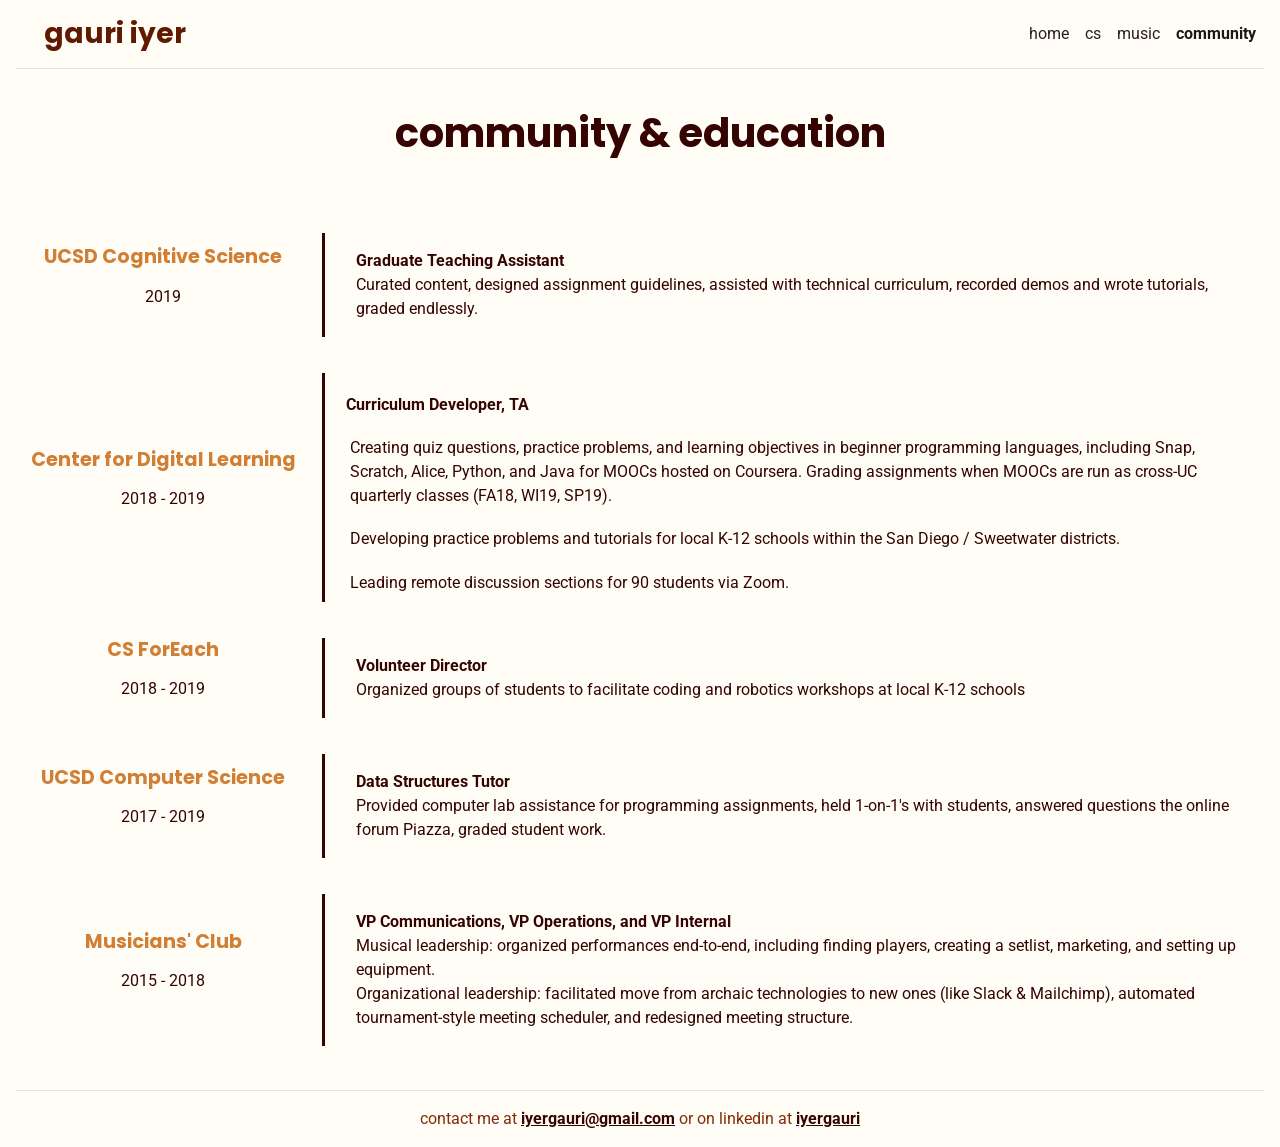
==== community/index.html @ 6c06956f "refactor 1, babyyy" ====
<!DOCTYPE html>
<html lang="en">
<head>
  <title>Gauri Iyer: community</title>
  <!-- necessary encoding & bootstrap -->
  <meta charset="utf-8">
  <meta name="viewport" content="width=device-width, initial-scale=1">
  <link rel="stylesheet" href="https://maxcdn.bootstrapcdn.com/bootstrap/4.0.0-beta.2/css/bootstrap.min.css" integrity="sha384-PsH8R72JQ3SOdhVi3uxftmaW6Vc51MKb0q5P2rRUpPvrszuE4W1povHYgTpBfshb" crossorigin="anonymous">

  <!-- stylesheets & icons -->
  <link href="https://fonts.googleapis.com/css?family=Roboto" rel="stylesheet">
  <link href="https://fonts.googleapis.com/css?family=Poppins" rel="stylesheet">
  <link rel="stylesheet" type="text/css" media="screen" href="../css/main.css">
  <link rel="icon" href="img/favicon.ico" type="image/x-icon">
  <script src="../src/main.js"></script>


  <!-- Global site tag (gtag.js) - Google Analytics -->
  <script async src="https://www.googletagmanager.com/gtag/js?id=UA-109839763-2"></script>
  <script>
    window.dataLayer = window.dataLayer || [];
    function gtag(){dataLayer.push(arguments);}
    gtag('js', new Date());

    gtag('config', 'UA-109839763-2');
  </script>


</head>
<body>
  <div class="content">
  <!--- navigation bar ----------------------->
  <nav class="navbar navbar-expand-sm navbar-light" >
    <button class="navbar-toggler" type="button" data-toggle="collapse" data-target="#nav-content">
      <span class="navbar-toggler-icon"></span>
    </button>

    <!-- logo -->
    <a class="navbar-brand" href="./index.html">
      <!-- <img src="img/logo_small.png" alt="G"> -->
			<p class="logo" id="logo">gauri iyer</p>
    </a>

    <!-- links to pages -->
    <div class="collapse navbar-collapse justify-content-end" id="nav-content">
      <ul class="navbar-nav">
        <li class="nav-item">
          <a class="nav-link" href="./">home</a>
        </li>
        <li class="nav-item">
          <a class="nav-link" href="./cs/">cs</a>
        </li>
        <li class="nav-item">
          <a class="nav-link" href="./music/">music</a>
        </li>
        <li class="active">
          <a class="nav-link" href="./community/">community</a>
        </li>
      </ul>
    </div>
  </nav>
  <hr>

  <!-- page text ----------------------------->
  <div class="outer">
    <h1 class="text-center">community & education</h1>

		<div class="row">
			<div class="col-sm-3 my-auto">
				<h3 class="text-center">UCSD Cognitive Science</h3>
				<p class="text-center">2019</p>
			</div>
			<div class="col-sm-9 hastext">
				<p class="text-left"><b>Graduate Teaching Assistant</b><br>
				Curated content, designed assignment guidelines, assisted with
				technical curriculum, recorded demos and wrote tutorials,
				graded endlessly.
				</p>
			</div>
		</div>

		<div class="row">
      <div class="col-sm-3 my-auto">
        <h3 class="text-center">Center for Digital Learning</h3>
        <p class="text-center">2018 - 2019</p>
      </div>
      <div class="col-sm-9 hastext">
				<div class="row">
					<span class="heading">Curriculum Developer, TA</span>
					<div class="body">
						Creating quiz questions, practice problems, and learning objectives in beginner programming languages, including Snap, Scratch, Alice, Python, and Java for MOOCs hosted on Coursera. Grading assignments when MOOCs are run as cross-UC quarterly classes (FA18, WI19, SP19).
					</div>
					<div class="body">
						Developing practice problems and tutorials for local K-12 schools within the San Diego / Sweetwater districts.
					</div>
					<div class="body">
						Leading remote discussion sections for 90 students via Zoom.
					</div>
				</div>
			</row>
      </div>
		</div>

		<div class="row">
      <div class="col-sm-3 my-auto">
        <h3 class="text-center">CS ForEach</h3>
        <p class="text-center">2018 - 2019</p>
      </div>
      <div class="col-sm-9 hastext">
        <p class="text-left"><b>Volunteer Director</b><br>
        Organized groups of students to facilitate
        coding and robotics workshops at local K-12 schools</p>
      </div>
    </div>

    <div class="row">
      <div class="col-sm-3 my-auto">
        <h3 class="text-center">UCSD Computer Science</h3>
        <p class="text-center">2017 - 2019</p>
      </div>
      <div class="col-sm-9 hastext">
        <p class="text-left"><b>Data Structures Tutor</b><br>
        Provided computer lab assistance for programming assignments,
				held 1-on-1's with students, answered questions the online forum Piazza,
				graded student work.
			</p>
      </div>
    </div>

	  <div class="row">
      <div class="col-sm-3 my-auto">
        <h3 class="text-center">Musicians' Club</h3>
        <p class="text-center">2015 - 2018</p>
      </div>
      <div class="col-sm-9 hastext">
        <p class="text-left"><b>VP Communications, VP Operations, and VP Internal</b><br>
        Musical leadership: organized performances end-to-end, including finding players, creating a setlist, marketing, and setting up equipment. <br>
        Organizational leadership: facilitated move from archaic technologies to new ones (like Slack & Mailchimp), automated tournament-style meeting scheduler, and redesigned meeting structure.
        </p>
      </div>
    </div>
    <br>
  </div>
  </div>

  <!-- footer -->
  <footer class="footer">
    <hr>
    <p class="text-center">
      contact me at
      <a class="link" href="mailto:iyergauri@gmail.com">iyergauri@gmail.com</a>
       or on linkedin at
      <a class="link" href="https://www.linkedin.com/in/iyergauri/">iyergauri</a>
    </p>
  </footer>

  <script src="https://code.jquery.com/jquery-3.2.1.slim.min.js" integrity="sha384-KJ3o2DKtIkvYIK3UENzmM7KCkRr/rE9/Qpg6aAZGJwFDMVNA/GpGFF93hXpG5KkN" crossorigin="anonymous"></script>
  <script src="https://cdnjs.cloudflare.com/ajax/libs/popper.js/1.12.3/umd/popper.min.js" integrity="sha384-vFJXuSJphROIrBnz7yo7oB41mKfc8JzQZiCq4NCceLEaO4IHwicKwpJf9c9IpFgh" crossorigin="anonymous"></script>
  <script src="https://maxcdn.bootstrapcdn.com/bootstrap/4.0.0-beta.2/js/bootstrap.min.js" integrity="sha384-alpBpkh1PFOepccYVYDB4do5UnbKysX5WZXm3XxPqe5iKTfUKjNkCk9SaVuEZflJ" crossorigin="anonymous"></script>
</body>
</html>
---- css/main.css ----
/* general */
:root {
  --bg: #fffdf5;
  --light-color: #601A00;
  --med2-color: #d27f36;
  --nav-color: #2e1e1d;
  --med-color: #842a09;
  --dark-color: #360400;
}

@-webkit-keyframes tada {
  from {
    -webkit-transform: scale3d(1, 1, 1);
    transform: scale3d(1, 1, 1);
  }

  10%,
  20% {
    -webkit-transform: scale3d(0.98, 0.98, 0.98) rotate3d(0, 0, 1, -0.3deg);
    transform: scale3d(0.98, 0.98, 0.98) rotate3d(0, 0, 1, -0.3deg);
  }

  30%,
  50%,
  70%,
  90% {
    -webkit-transform: scale3d(1.02, 1.02, 1.02) rotate3d(0, 0, 1, 0.3deg);
    transform: scale3d(1.02, 1.02, 1.02) rotate3d(0, 0, 1, 0.3deg);
  }

  40%,
  60%,
  80% {
    -webkit-transform: scale3d(1.02, 1.02, 1.02) rotate3d(0, 0, 1, -0.3deg);
    transform: scale3d(1.02, 1.02, 1.02) rotate3d(0, 0, 1, -0.3deg);
  }

  to {
    -webkit-transform: scale3d(1, 1, 1);
    transform: scale3d(1, 1, 1);
  }
}

@keyframes tada {
  from {
    -webkit-transform: scale3d(1, 1, 1);
    transform: scale3d(1, 1, 1);
  }

  10%,
  20% {
    -webkit-transform: scale3d(0.98, 0.98, 0.98) rotate3d(0, 0, 1, -0.3deg);
    transform: scale3d(0.98, 0.98, 0.98) rotate3d(0, 0, 1, -0.3deg);
  }

  30%,
  50%,
  70%,
  90% {
    -webkit-transform: scale3d(1.02, 1.02, 1.02) rotate3d(0, 0, 1, 0.3deg);
    transform: scale3d(1.02, 1.02, 1.02) rotate3d(0, 0, 1, 0.3deg);
  }

  40%,
  60%,
  80% {
    -webkit-transform: scale3d(1.02, 1.02, 1.02) rotate3d(0, 0, 1, -0.3deg);
    transform: scale3d(1.02, 1.02, 1.02) rotate3d(0, 0, 1, -0.3deg);
  }

  to {
    -webkit-transform: scale3d(1, 1, 1);
    transform: scale3d(1, 1, 1);
  }
}

html, body {
  height: 100%;
}

body {
  font-family: 'Roboto', sans-serif;
  display: flex;
  flex-direction: column;
  background-color: var(--bg);
}

.content {
  flex: 1 0 auto;
}

hr {
  margin: 0 1em;
}


/* text */
h1 {
  font-family: 'Poppins', serif;
  font-weight: bold;
  color: var(--dark-color);
  background-color: var(--bg);
  margin: 1em 0.5em 1.5em;
	-webkit-animation: tada 1s 1;
	animation: tada 1s 1;
}

h2 {
  font-family: 'Roboto', sans-serif;
  color: var(--med-color);
  background-color: var(--bg);
  font-size: 1.5em;
  font-weight: 700;
  margin: .5em 0;
}

h3 {
  font-family: 'Poppins', sans-serif;
  color: var(--med2-color);
  background-color: var(--bg);
  font-weight: bold;
  font-size: 1.2em;
}

p {
  color: var(--dark-color);
  background-color: var(--bg);
  margin: 1em;
}

.essay {
  color: var(--dark-color);
  background-color: var(--bg);
  margin: 0 2em;
}

.thicc-hr {
  width: 200%;
  color: var(--dark-color);
}

/* navigation bar */
.navbar {
  background-color: var(--bg);
  color: var(--light-color);
  border: 0;
}

.navbar .navbar-brand > .logo {
  font-family: 'Poppins', serif;
  color: var(--light-color);
	font-weight:bold;
  background-color: var(--bg);
  font-size: 1.4em;
  margin-top: 0;
  margin-bottom: 0;
}

.navbar .navbar-brand > h1:hover,
.navbar .navbar-brand > h1:focus {
  color: var(--med-color);
}

.navbar .navbar-nav > .nav-item > .nav-link {
	color: var(--nav-color);
}


.navbar .navbar-nav > .active > a,
.navbar .navbar-nav > .active > a:hover,
.navbar .navbar-nav > .active> a:focus,
.navbar .navbar-nav > .nav-item > a:hover,
.navbar .navbar-nav > .nav-item > a:focus {
  color: var(--med-color);
  background-color: var(--bg);
  font-weight: bold;
}

.titley {
  font-family: 'Roboto', sans-serif;
  color: var(--med-color);
  background-color: var(--bg);
  font-weight: bold;
  font-size: 1.2em;
  margin: 2em;
}

* > .row {
  margin: .25em;
}

* > .row > .heading {
  font-weight: bold;
  margin: 1em .1em .2em;
}

* > .row > .body {
  margin: 1em .4em .2em;
}

* > .hastext {
  color: var(--dark-color);
  border-left: 0.2em var(--dark-color) solid;
  margin: 1em 0;
}

/* img */
.img-fluid {
  width: 100%;
  max-width: 18em;
  min-width: 10em;
  border-radius: 50%;
  border: 0.2em var(--med-color) solid;
  margin-bottom: 2em;
}

.vidya {
  max-width: 90%;
  min-width: 20em;
  padding: 2em;
  margin: auto;
  display: block;
}

/* footer */
footer {
  flex-shrink: 0;
  width: 100%;
  text-align: center;
}

footer > p {
  /* margin-top: 50px; */
  color: var(--med-color);
  background-color: var(--bg);
}

/* links */
h1 > .link:hover {
	text-decoration: underline;
}

* > .link {
  color: var(--dark-color);
  background-color: var(--bg);
  font-weight: bold;
  text-decoration: underline;
}

.link:hover {
  color: var(--med-color);
  font-weight: bold;
  background-color: var(--bg);
}

/* DM me @super_gory on twitter or insta with your favorite houseplant */
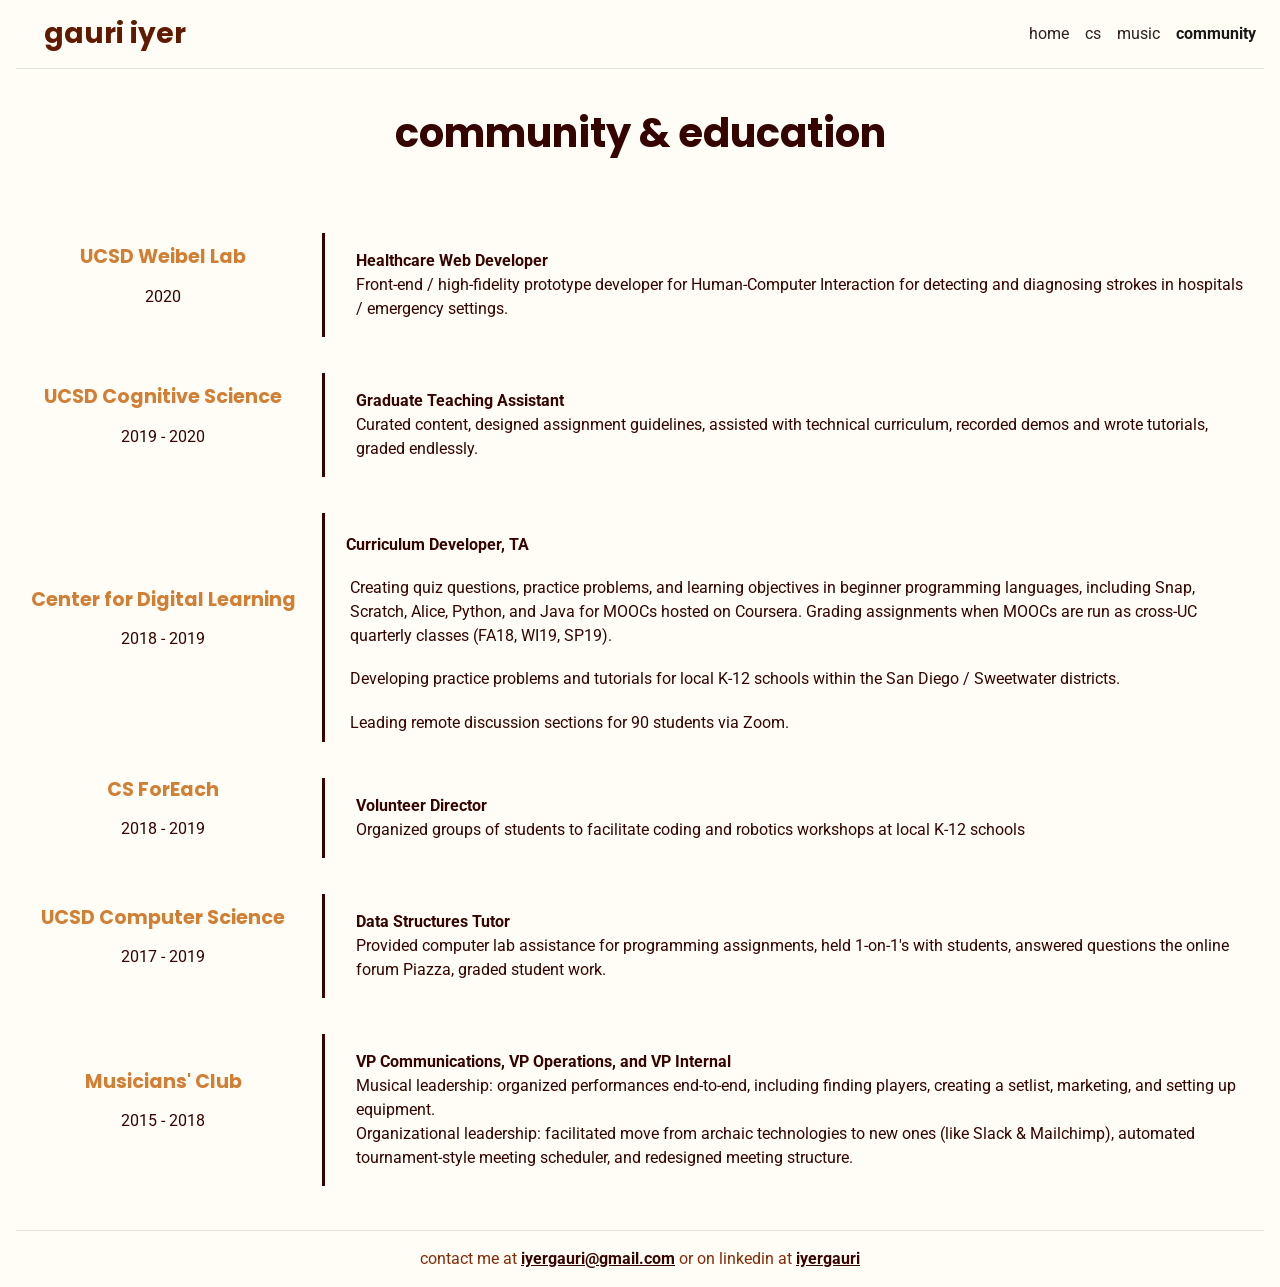
==== commit 18a8e0df: "v late updates for sp20" ====
--- a/community/index.html
+++ b/community/index.html
@@ -11,7 +11,7 @@
   <link href="https://fonts.googleapis.com/css?family=Roboto" rel="stylesheet">
   <link href="https://fonts.googleapis.com/css?family=Poppins" rel="stylesheet">
   <link rel="stylesheet" type="text/css" media="screen" href="../css/main.css">
-  <link rel="icon" href="img/favicon.ico" type="image/x-icon">
+  <link rel="icon" href="../img/favicon.ico" type="image/x-icon">
   <script src="../src/main.js"></script>
 
 
@@ -36,7 +36,7 @@
     </button>
 
     <!-- logo -->
-    <a class="navbar-brand" href="./index.html">
+    <a class="navbar-brand" href="../">
       <!-- <img src="img/logo_small.png" alt="G"> -->
 			<p class="logo" id="logo">gauri iyer</p>
     </a>
@@ -45,16 +45,16 @@
     <div class="collapse navbar-collapse justify-content-end" id="nav-content">
       <ul class="navbar-nav">
         <li class="nav-item">
-          <a class="nav-link" href="./">home</a>
+          <a class="nav-link" href="../">home</a>
         </li>
         <li class="nav-item">
-          <a class="nav-link" href="./cs/">cs</a>
+          <a class="nav-link" href="../cs/">cs</a>
         </li>
         <li class="nav-item">
-          <a class="nav-link" href="./music/">music</a>
+          <a class="nav-link" href="../music/">music</a>
         </li>
         <li class="active">
-          <a class="nav-link" href="./community/">community</a>
+          <a class="nav-link" href="./">community</a>
         </li>
       </ul>
     </div>
@@ -65,10 +65,23 @@
   <div class="outer">
     <h1 class="text-center">community & education</h1>
 
-		<div class="row">
+    <div class="row">
+			<div class="col-sm-3 my-auto">
+				<h3 class="text-center">UCSD Weibel Lab</h3>
+				<p class="text-center">2020</p>
+			</div>
+			<div class="col-sm-9 hastext">
+				<p class="text-left"><b>Healthcare Web Developer</b><br>Front-end / high-fidelity prototype
+          developer for Human-Computer Interaction for detecting and diagnosing strokes in
+          hospitals / emergency settings.
+				</p>
+			</div>
+    </div>
+    
+    <div class="row">
 			<div class="col-sm-3 my-auto">
 				<h3 class="text-center">UCSD Cognitive Science</h3>
-				<p class="text-center">2019</p>
+				<p class="text-center">2019 - 2020</p>
 			</div>
 			<div class="col-sm-9 hastext">
 				<p class="text-left"><b>Graduate Teaching Assistant</b><br>
--- a/css/main.css
+++ b/css/main.css
@@ -1,78 +1,5 @@
-/* general */
-:root {
-  --bg: #fffdf5;
-  --light-color: #601A00;
-  --med2-color: #d27f36;
-  --nav-color: #2e1e1d;
-  --med-color: #842a09;
-  --dark-color: #360400;
-}
-
-@-webkit-keyframes tada {
-  from {
-    -webkit-transform: scale3d(1, 1, 1);
-    transform: scale3d(1, 1, 1);
-  }
-
-  10%,
-  20% {
-    -webkit-transform: scale3d(0.98, 0.98, 0.98) rotate3d(0, 0, 1, -0.3deg);
-    transform: scale3d(0.98, 0.98, 0.98) rotate3d(0, 0, 1, -0.3deg);
-  }
-
-  30%,
-  50%,
-  70%,
-  90% {
-    -webkit-transform: scale3d(1.02, 1.02, 1.02) rotate3d(0, 0, 1, 0.3deg);
-    transform: scale3d(1.02, 1.02, 1.02) rotate3d(0, 0, 1, 0.3deg);
-  }
-
-  40%,
-  60%,
-  80% {
-    -webkit-transform: scale3d(1.02, 1.02, 1.02) rotate3d(0, 0, 1, -0.3deg);
-    transform: scale3d(1.02, 1.02, 1.02) rotate3d(0, 0, 1, -0.3deg);
-  }
-
-  to {
-    -webkit-transform: scale3d(1, 1, 1);
-    transform: scale3d(1, 1, 1);
-  }
-}
-
-@keyframes tada {
-  from {
-    -webkit-transform: scale3d(1, 1, 1);
-    transform: scale3d(1, 1, 1);
-  }
-
-  10%,
-  20% {
-    -webkit-transform: scale3d(0.98, 0.98, 0.98) rotate3d(0, 0, 1, -0.3deg);
-    transform: scale3d(0.98, 0.98, 0.98) rotate3d(0, 0, 1, -0.3deg);
-  }
-
-  30%,
-  50%,
-  70%,
-  90% {
-    -webkit-transform: scale3d(1.02, 1.02, 1.02) rotate3d(0, 0, 1, 0.3deg);
-    transform: scale3d(1.02, 1.02, 1.02) rotate3d(0, 0, 1, 0.3deg);
-  }
-
-  40%,
-  60%,
-  80% {
-    -webkit-transform: scale3d(1.02, 1.02, 1.02) rotate3d(0, 0, 1, -0.3deg);
-    transform: scale3d(1.02, 1.02, 1.02) rotate3d(0, 0, 1, -0.3deg);
-  }
-
-  to {
-    -webkit-transform: scale3d(1, 1, 1);
-    transform: scale3d(1, 1, 1);
-  }
-}
+@import url("animations.css");
+@import url("navbar.css");
 
 html, body {
   height: 100%;
@@ -93,13 +20,14 @@
   margin: 0 1em;
 }
 
+h1, h2, h3 {
+  font-weight: bold;
+  background-color: var(--bg);
+}
 
-/* text */
 h1 {
   font-family: 'Poppins', serif;
-  font-weight: bold;
   color: var(--dark-color);
-  background-color: var(--bg);
   margin: 1em 0.5em 1.5em;
 	-webkit-animation: tada 1s 1;
 	animation: tada 1s 1;
@@ -108,17 +36,13 @@
 h2 {
   font-family: 'Roboto', sans-serif;
   color: var(--med-color);
-  background-color: var(--bg);
   font-size: 1.5em;
-  font-weight: 700;
   margin: .5em 0;
 }
 
 h3 {
   font-family: 'Poppins', sans-serif;
   color: var(--med2-color);
-  background-color: var(--bg);
-  font-weight: bold;
   font-size: 1.2em;
 }
 
@@ -128,129 +52,73 @@
   margin: 1em;
 }
 
-.essay {
-  color: var(--dark-color);
-  background-color: var(--bg);
-  margin: 0 2em;
+#projHeading {
+  margin: 1.5em 0;
+  text-align: center;
 }
 
-.thicc-hr {
-  width: 200%;
-  color: var(--dark-color);
+#projBuffer {
+  padding: 1em;
 }
 
-/* navigation bar */
-.navbar {
-  background-color: var(--bg);
-  color: var(--light-color);
-  border: 0;
+.caption {
+  margin: .5em 0 2em 0;
 }
 
-.navbar .navbar-brand > .logo {
-  font-family: 'Poppins', serif;
-  color: var(--light-color);
-	font-weight:bold;
-  background-color: var(--bg);
-  font-size: 1.4em;
-  margin-top: 0;
-  margin-bottom: 0;
-}
-
-.navbar .navbar-brand > h1:hover,
-.navbar .navbar-brand > h1:focus {
-  color: var(--med-color);
-}
-
-.navbar .navbar-nav > .nav-item > .nav-link {
-	color: var(--nav-color);
-}
-
-
-.navbar .navbar-nav > .active > a,
-.navbar .navbar-nav > .active > a:hover,
-.navbar .navbar-nav > .active> a:focus,
-.navbar .navbar-nav > .nav-item > a:hover,
-.navbar .navbar-nav > .nav-item > a:focus {
-  color: var(--med-color);
-  background-color: var(--bg);
-  font-weight: bold;
-}
-
-.titley {
-  font-family: 'Roboto', sans-serif;
-  color: var(--med-color);
-  background-color: var(--bg);
-  font-weight: bold;
-  font-size: 1.2em;
-  margin: 2em;
-}
-
-* > .row {
+.row {
   margin: .25em;
 }
 
-* > .row > .heading {
+.row > .heading,  .row .heading{
   font-weight: bold;
   margin: 1em .1em .2em;
 }
 
-* > .row > .body {
+.row > .body {
   margin: 1em .4em .2em;
 }
 
-* > .hastext {
+.hastext {
   color: var(--dark-color);
   border-left: 0.2em var(--dark-color) solid;
   margin: 1em 0;
 }
 
-/* img */
+.img-fluid, .vidya {
+  width: 100%;
+  min-width: 10em;
+}
+
 .img-fluid {
-  width: 100%;
   max-width: 18em;
-  min-width: 10em;
   border-radius: 50%;
   border: 0.2em var(--med-color) solid;
   margin-bottom: 2em;
 }
 
 .vidya {
-  max-width: 90%;
-  min-width: 20em;
-  padding: 2em;
-  margin: auto;
+  margin: 1em;
   display: block;
+  border: 0.2em var(--med-color) solid;
 }
 
-/* footer */
-footer {
-  flex-shrink: 0;
-  width: 100%;
-  text-align: center;
+.link, .link:hover {
+  font-weight: bold;
+  background-color: var(--bg);
+  text-decoration: underline;
 }
 
-footer > p {
-  /* margin-top: 50px; */
-  color: var(--med-color);
-  background-color: var(--bg);
-}
-
-/* links */
-h1 > .link:hover {
-	text-decoration: underline;
-}
-
-* > .link {
+.link {
   color: var(--dark-color);
-  background-color: var(--bg);
-  font-weight: bold;
-  text-decoration: underline;
 }
 
 .link:hover {
   color: var(--med-color);
-  font-weight: bold;
-  background-color: var(--bg);
+}
+
+.buffer {
+  padding: 2em;
+  text-align: center;
 }
 
 /* DM me @super_gory on twitter or insta with your favorite houseplant */
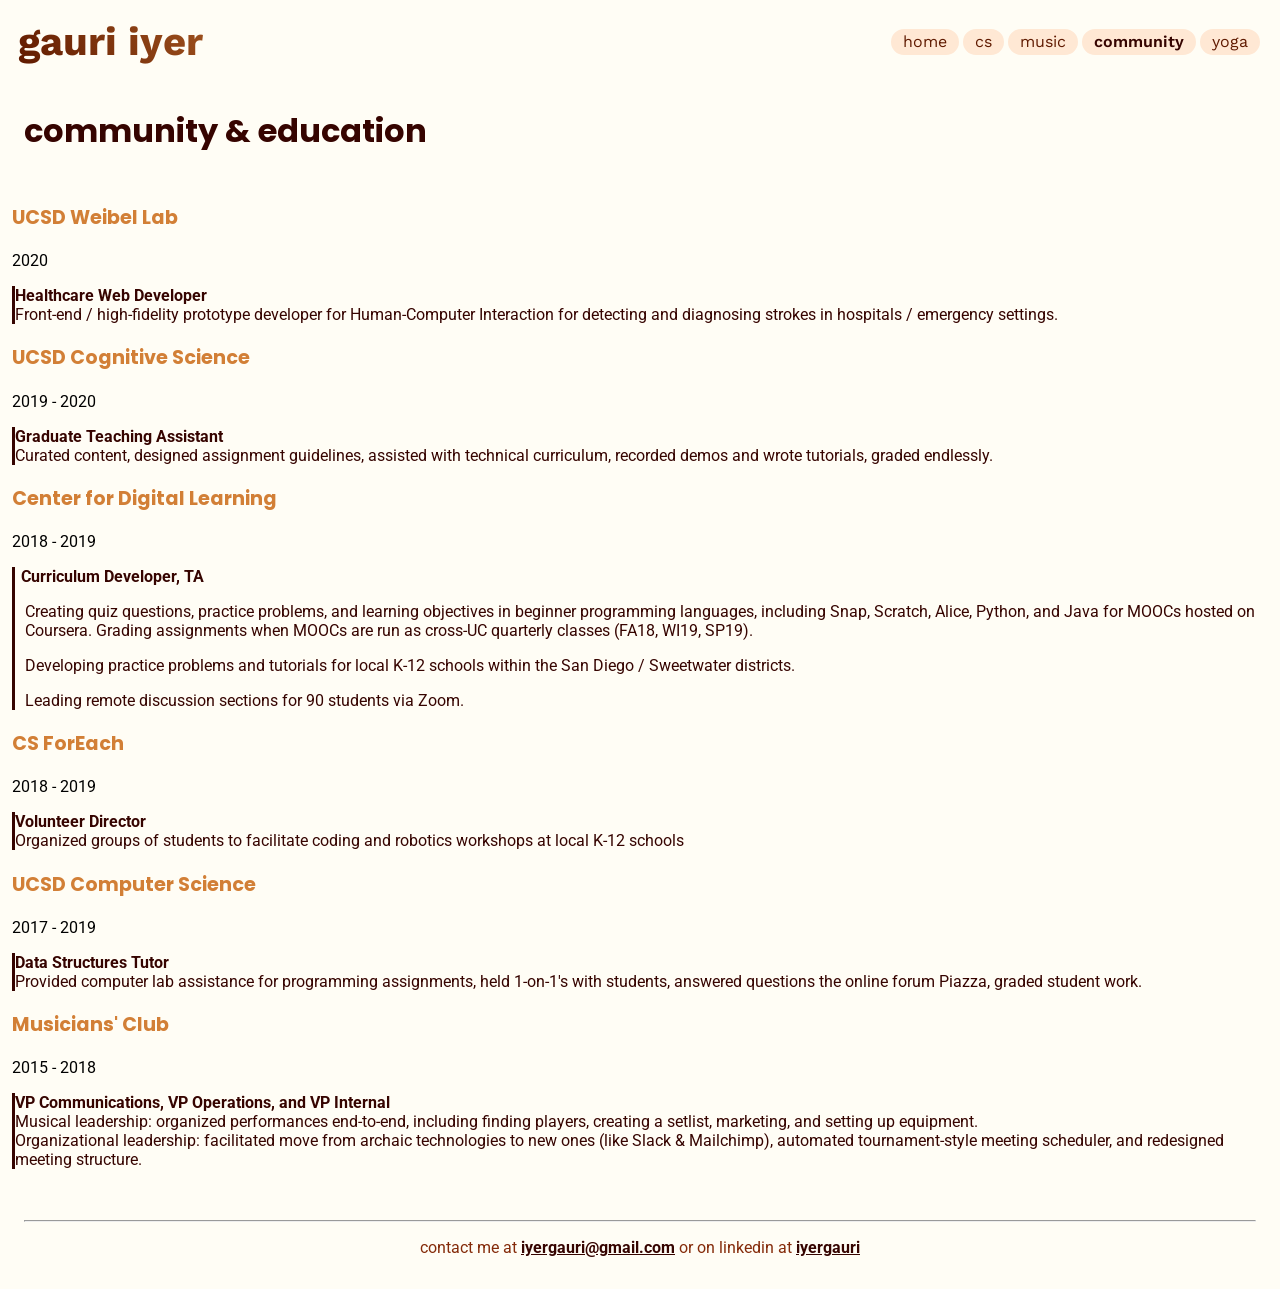
==== commit eb6788ad: "okaey ... navbars ... less ugly o clock." ====
--- a/community/index.html
+++ b/community/index.html
@@ -1,159 +1,144 @@
 <!DOCTYPE html>
 <html lang="en">
+
 <head>
-  <title>Gauri Iyer: community</title>
+  <title>gauri: community</title>
   <!-- necessary encoding & bootstrap -->
   <meta charset="utf-8">
   <meta name="viewport" content="width=device-width, initial-scale=1">
-  <link rel="stylesheet" href="https://maxcdn.bootstrapcdn.com/bootstrap/4.0.0-beta.2/css/bootstrap.min.css" integrity="sha384-PsH8R72JQ3SOdhVi3uxftmaW6Vc51MKb0q5P2rRUpPvrszuE4W1povHYgTpBfshb" crossorigin="anonymous">
 
   <!-- stylesheets & icons -->
+  <link rel="preconnect" href="https://fonts.gstatic.com">
   <link href="https://fonts.googleapis.com/css?family=Roboto" rel="stylesheet">
   <link href="https://fonts.googleapis.com/css?family=Poppins" rel="stylesheet">
+  <link href="https://fonts.googleapis.com/css2?family=Work+Sans:wght@300;400;500;600;700;800&display=swap"
+    rel="stylesheet">
   <link rel="stylesheet" type="text/css" media="screen" href="../css/main.css">
   <link rel="icon" href="../img/favicon.ico" type="image/x-icon">
-  <script src="../src/main.js"></script>
-
 
   <!-- Global site tag (gtag.js) - Google Analytics -->
   <script async src="https://www.googletagmanager.com/gtag/js?id=UA-109839763-2"></script>
   <script>
     window.dataLayer = window.dataLayer || [];
-    function gtag(){dataLayer.push(arguments);}
+    function gtag() { dataLayer.push(arguments); }
     gtag('js', new Date());
 
     gtag('config', 'UA-109839763-2');
   </script>
 
+</head>
 
-</head>
 <body>
   <div class="content">
-  <!--- navigation bar ----------------------->
-  <nav class="navbar navbar-expand-sm navbar-light" >
-    <button class="navbar-toggler" type="button" data-toggle="collapse" data-target="#nav-content">
-      <span class="navbar-toggler-icon"></span>
-    </button>
-
-    <!-- logo -->
-    <a class="navbar-brand" href="../">
-      <!-- <img src="img/logo_small.png" alt="G"> -->
-			<p class="logo" id="logo">gauri iyer</p>
-    </a>
-
-    <!-- links to pages -->
-    <div class="collapse navbar-collapse justify-content-end" id="nav-content">
-      <ul class="navbar-nav">
-        <li class="nav-item">
-          <a class="nav-link" href="../">home</a>
-        </li>
-        <li class="nav-item">
-          <a class="nav-link" href="../cs/">cs</a>
-        </li>
-        <li class="nav-item">
-          <a class="nav-link" href="../music/">music</a>
-        </li>
-        <li class="active">
-          <a class="nav-link" href="./">community</a>
-        </li>
-      </ul>
-    </div>
-  </nav>
-  <hr>
-
-  <!-- page text ----------------------------->
-  <div class="outer">
-    <h1 class="text-center">community & education</h1>
-
-    <div class="row">
-			<div class="col-sm-3 my-auto">
-				<h3 class="text-center">UCSD Weibel Lab</h3>
-				<p class="text-center">2020</p>
-			</div>
-			<div class="col-sm-9 hastext">
-				<p class="text-left"><b>Healthcare Web Developer</b><br>Front-end / high-fidelity prototype
-          developer for Human-Computer Interaction for detecting and diagnosing strokes in
-          hospitals / emergency settings.
-				</p>
-			</div>
-    </div>
-    
-    <div class="row">
-			<div class="col-sm-3 my-auto">
-				<h3 class="text-center">UCSD Cognitive Science</h3>
-				<p class="text-center">2019 - 2020</p>
-			</div>
-			<div class="col-sm-9 hastext">
-				<p class="text-left"><b>Graduate Teaching Assistant</b><br>
-				Curated content, designed assignment guidelines, assisted with
-				technical curriculum, recorded demos and wrote tutorials,
-				graded endlessly.
-				</p>
-			</div>
-		</div>
-
-		<div class="row">
-      <div class="col-sm-3 my-auto">
-        <h3 class="text-center">Center for Digital Learning</h3>
-        <p class="text-center">2018 - 2019</p>
-      </div>
-      <div class="col-sm-9 hastext">
-				<div class="row">
-					<span class="heading">Curriculum Developer, TA</span>
-					<div class="body">
-						Creating quiz questions, practice problems, and learning objectives in beginner programming languages, including Snap, Scratch, Alice, Python, and Java for MOOCs hosted on Coursera. Grading assignments when MOOCs are run as cross-UC quarterly classes (FA18, WI19, SP19).
-					</div>
-					<div class="body">
-						Developing practice problems and tutorials for local K-12 schools within the San Diego / Sweetwater districts.
-					</div>
-					<div class="body">
-						Leading remote discussion sections for 90 students via Zoom.
-					</div>
-				</div>
-			</row>
-      </div>
-		</div>
-
-		<div class="row">
-      <div class="col-sm-3 my-auto">
-        <h3 class="text-center">CS ForEach</h3>
-        <p class="text-center">2018 - 2019</p>
-      </div>
-      <div class="col-sm-9 hastext">
-        <p class="text-left"><b>Volunteer Director</b><br>
-        Organized groups of students to facilitate
-        coding and robotics workshops at local K-12 schools</p>
+    <div class="navbar">
+      <p class="logo">gauri iyer</p>
+      <div class="nav-links">
+        <a class="nav-link" href="../">home</a>
+        <a class="nav-link" href="../cs/">cs</a>
+        <a class="nav-link" href="../music/">music</a>
+        <a class="nav-link active" href="../community/">community</a>
+        <a class="nav-link" href="../yoga/">yoga</a>
       </div>
     </div>
 
-    <div class="row">
-      <div class="col-sm-3 my-auto">
-        <h3 class="text-center">UCSD Computer Science</h3>
-        <p class="text-center">2017 - 2019</p>
+    <!-- page text ----------------------------->
+    <div class="outer">
+      <h1 class="text-center">community & education</h1>
+
+      <div class="row">
+        <div class="col-sm-3 my-auto">
+          <h3 class="text-center">UCSD Weibel Lab</h3>
+          <p class="text-center">2020</p>
+        </div>
+        <div class="col-sm-9 hastext">
+          <p class="text-left"><b>Healthcare Web Developer</b><br>Front-end / high-fidelity prototype
+            developer for Human-Computer Interaction for detecting and diagnosing strokes in
+            hospitals / emergency settings.
+          </p>
+        </div>
       </div>
-      <div class="col-sm-9 hastext">
-        <p class="text-left"><b>Data Structures Tutor</b><br>
-        Provided computer lab assistance for programming assignments,
-				held 1-on-1's with students, answered questions the online forum Piazza,
-				graded student work.
-			</p>
+
+      <div class="row">
+        <div class="col-sm-3 my-auto">
+          <h3 class="text-center">UCSD Cognitive Science</h3>
+          <p class="text-center">2019 - 2020</p>
+        </div>
+        <div class="col-sm-9 hastext">
+          <p class="text-left"><b>Graduate Teaching Assistant</b><br>
+            Curated content, designed assignment guidelines, assisted with
+            technical curriculum, recorded demos and wrote tutorials,
+            graded endlessly.
+          </p>
+        </div>
       </div>
+
+      <div class="row">
+        <div class="col-sm-3 my-auto">
+          <h3 class="text-center">Center for Digital Learning</h3>
+          <p class="text-center">2018 - 2019</p>
+        </div>
+        <div class="col-sm-9 hastext">
+          <div class="row">
+            <span class="heading">Curriculum Developer, TA</span>
+            <div class="body">
+              Creating quiz questions, practice problems, and learning objectives in beginner programming languages,
+              including Snap, Scratch, Alice, Python, and Java for MOOCs hosted on Coursera. Grading assignments when
+              MOOCs are run as cross-UC quarterly classes (FA18, WI19, SP19).
+            </div>
+            <div class="body">
+              Developing practice problems and tutorials for local K-12 schools within the San Diego / Sweetwater
+              districts.
+            </div>
+            <div class="body">
+              Leading remote discussion sections for 90 students via Zoom.
+            </div>
+          </div>
+          </row>
+        </div>
+      </div>
+
+      <div class="row">
+        <div class="col-sm-3 my-auto">
+          <h3 class="text-center">CS ForEach</h3>
+          <p class="text-center">2018 - 2019</p>
+        </div>
+        <div class="col-sm-9 hastext">
+          <p class="text-left"><b>Volunteer Director</b><br>
+            Organized groups of students to facilitate
+            coding and robotics workshops at local K-12 schools</p>
+        </div>
+      </div>
+
+      <div class="row">
+        <div class="col-sm-3 my-auto">
+          <h3 class="text-center">UCSD Computer Science</h3>
+          <p class="text-center">2017 - 2019</p>
+        </div>
+        <div class="col-sm-9 hastext">
+          <p class="text-left"><b>Data Structures Tutor</b><br>
+            Provided computer lab assistance for programming assignments,
+            held 1-on-1's with students, answered questions the online forum Piazza,
+            graded student work.
+          </p>
+        </div>
+      </div>
+
+      <div class="row">
+        <div class="col-sm-3 my-auto">
+          <h3 class="text-center">Musicians' Club</h3>
+          <p class="text-center">2015 - 2018</p>
+        </div>
+        <div class="col-sm-9 hastext">
+          <p class="text-left"><b>VP Communications, VP Operations, and VP Internal</b><br>
+            Musical leadership: organized performances end-to-end, including finding players, creating a setlist,
+            marketing, and setting up equipment. <br>
+            Organizational leadership: facilitated move from archaic technologies to new ones (like Slack & Mailchimp),
+            automated tournament-style meeting scheduler, and redesigned meeting structure.
+          </p>
+        </div>
+      </div>
+      <br>
     </div>
-
-	  <div class="row">
-      <div class="col-sm-3 my-auto">
-        <h3 class="text-center">Musicians' Club</h3>
-        <p class="text-center">2015 - 2018</p>
-      </div>
-      <div class="col-sm-9 hastext">
-        <p class="text-left"><b>VP Communications, VP Operations, and VP Internal</b><br>
-        Musical leadership: organized performances end-to-end, including finding players, creating a setlist, marketing, and setting up equipment. <br>
-        Organizational leadership: facilitated move from archaic technologies to new ones (like Slack & Mailchimp), automated tournament-style meeting scheduler, and redesigned meeting structure.
-        </p>
-      </div>
-    </div>
-    <br>
-  </div>
   </div>
 
   <!-- footer -->
@@ -162,13 +147,10 @@
     <p class="text-center">
       contact me at
       <a class="link" href="mailto:iyergauri@gmail.com">iyergauri@gmail.com</a>
-       or on linkedin at
+      or on linkedin at
       <a class="link" href="https://www.linkedin.com/in/iyergauri/">iyergauri</a>
     </p>
   </footer>
+</body>
 
-  <script src="https://code.jquery.com/jquery-3.2.1.slim.min.js" integrity="sha384-KJ3o2DKtIkvYIK3UENzmM7KCkRr/rE9/Qpg6aAZGJwFDMVNA/GpGFF93hXpG5KkN" crossorigin="anonymous"></script>
-  <script src="https://cdnjs.cloudflare.com/ajax/libs/popper.js/1.12.3/umd/popper.min.js" integrity="sha384-vFJXuSJphROIrBnz7yo7oB41mKfc8JzQZiCq4NCceLEaO4IHwicKwpJf9c9IpFgh" crossorigin="anonymous"></script>
-  <script src="https://maxcdn.bootstrapcdn.com/bootstrap/4.0.0-beta.2/js/bootstrap.min.js" integrity="sha384-alpBpkh1PFOepccYVYDB4do5UnbKysX5WZXm3XxPqe5iKTfUKjNkCk9SaVuEZflJ" crossorigin="anonymous"></script>
-</body>
-</html>
+</html>
--- a/css/main.css
+++ b/css/main.css
@@ -29,8 +29,8 @@
   font-family: 'Poppins', serif;
   color: var(--dark-color);
   margin: 1em 0.5em 1.5em;
-	-webkit-animation: tada 1s 1;
-	animation: tada 1s 1;
+	/* -webkit-animation: tada 1s 1; */
+	/* animation: tada 1s 1; */
 }
 
 h2 {
@@ -46,11 +46,11 @@
   font-size: 1.2em;
 }
 
-p {
+/* p {
   color: var(--dark-color);
   background-color: var(--bg);
   margin: 1em;
-}
+} */
 
 #projHeading {
   margin: 1.5em 0;
@@ -102,17 +102,17 @@
   border: 0.2em var(--med-color) solid;
 }
 
-.link, .link:hover {
+.link, .link:hover, .yoga-text a {
   font-weight: bold;
   background-color: var(--bg);
   text-decoration: underline;
 }
 
-.link {
+.link, .yoga-text a {
   color: var(--dark-color);
 }
 
-.link:hover {
+.link:hover, .yoga-text a {
   color: var(--med-color);
 }
 
@@ -121,4 +121,21 @@
   text-align: center;
 }
 
+.yoga-text, .yoga-heading {
+  font-family: 'Poppins', serif;
+  text-align: center;
+}
+
+.outer {
+  width: 100%;
+}
+
+iframe {
+  margin-top: 2em;
+  border: none;
+  border-radius: 4px;
+  padding: 4px;
+  min-width: 75%;
+  min-height: 75vh;
+}
 /* DM me @super_gory on twitter or insta with your favorite houseplant */
